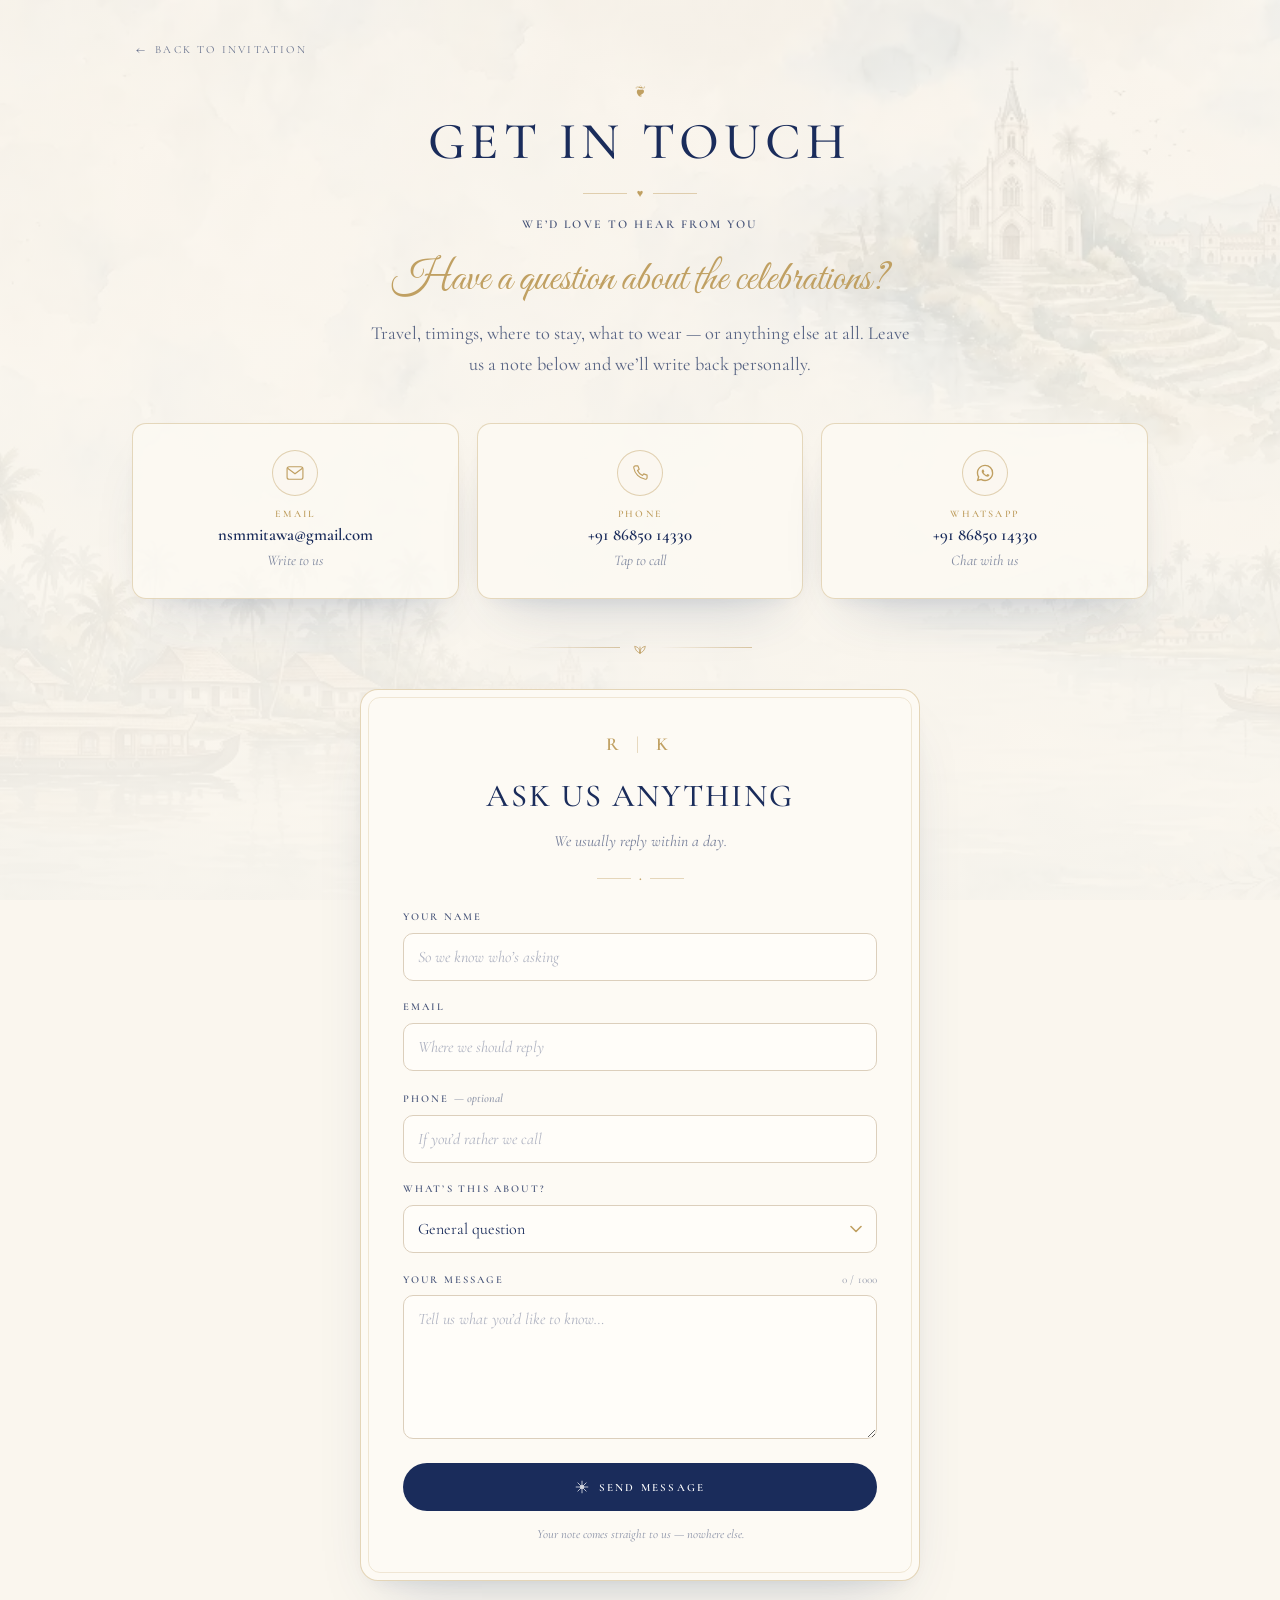
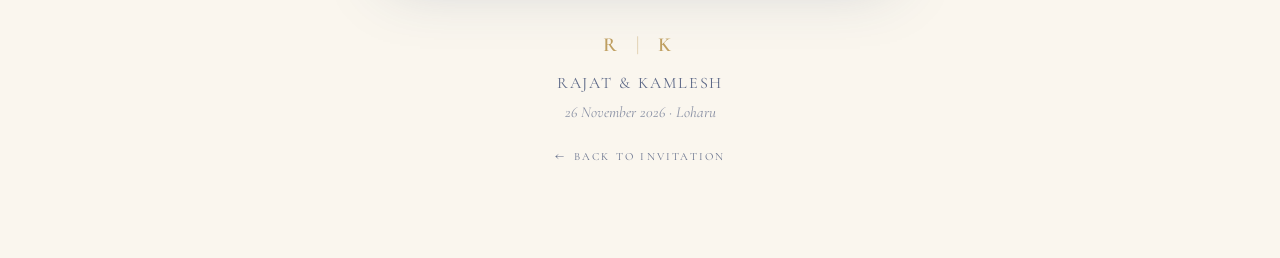
==== contact.html @ 8ebeb018 "Add a Get in Touch page so guests can ask us questions The invitation had no way for a guest to get " ====
<!doctype html>
<html lang="en">
<head>
<meta charset="utf-8">
<meta name="viewport" content="width=device-width, initial-scale=1, viewport-fit=cover">
<meta name="theme-color" content="#faf6ee">
<title>Get in Touch — Rajat &amp; Kamlesh</title>
<meta name="description" content="Have a question about Rajat &amp; Kamlesh's wedding? Send us a message, or reach us directly by email, phone or WhatsApp.">

<meta property="og:type" content="website">
<meta property="og:title" content="Get in Touch — Rajat &amp; Kamlesh">
<meta property="og:description" content="Have a question about the celebrations? Send us a note and we'll write back personally.">
<meta property="og:image" content="/assets/images/monogram-DluBM9hV.webp">
<meta name="twitter:card" content="summary_large_image">

<link rel="preconnect" href="https://fonts.googleapis.com">
<link rel="preconnect" href="https://fonts.gstatic.com" crossorigin>
<link rel="stylesheet" href="https://fonts.googleapis.com/css2?family=Cormorant+Garamond:ital,wght@0,400;0,500;0,600;0,700;1,400&amp;family=Cormorant+SC:wght@400;500;600&amp;family=Great+Vibes&amp;display=swap">
<link rel="stylesheet" href="/assets/css/contact.css">

<!-- Set before paint so reveal elements never flash in and then hide. -->
<script>document.documentElement.classList.add('js');</script>
</head>
<body>

<div class="bg" aria-hidden="true"></div>

<a class="skip-link" href="#contact-form">Skip to the message form</a>

<div class="page">

  <header class="topbar">
    <a class="backlink" href="/">
      <span class="arrow" aria-hidden="true">&#8592;</span> Back to invitation
    </a>
  </header>

  <main>

    <section class="intro">
      <div class="ornament" aria-hidden="true">&#10086;</div>
      <h1>Get in Touch</h1>
      <div class="rule" aria-hidden="true">
        <span class="rule-line"></span>
        <span class="rule-mark">&#9829;</span>
        <span class="rule-line"></span>
      </div>
      <p class="eyebrow">We&rsquo;d love to hear from you</p>
      <p class="script">Have a question about the celebrations?</p>
      <p class="lede">
        Travel, timings, where to stay, what to wear &mdash; or anything else at all.
        Leave us a note below and we&rsquo;ll write back personally.
      </p>
    </section>

    <section class="cards" aria-label="Contact us directly" data-reveal>

      <a class="card" href="mailto:nsmmitawa@gmail.com">
        <span class="card-icon" aria-hidden="true">
          <svg width="20" height="20" viewBox="0 0 24 24" fill="none" stroke="currentColor" stroke-width="1.4" stroke-linecap="round" stroke-linejoin="round">
            <rect x="2.5" y="4.5" width="19" height="15" rx="2.5"></rect>
            <path d="m3.5 6.5 8.5 6.5 8.5-6.5"></path>
          </svg>
        </span>
        <span class="card-body">
          <span class="card-label">Email</span>
          <span class="card-value">nsmmitawa@gmail.com</span>
          <span class="card-hint">Write to us</span>
        </span>
      </a>

      <a class="card" href="tel:+918685014330">
        <span class="card-icon" aria-hidden="true">
          <svg width="20" height="20" viewBox="0 0 24 24" fill="none" stroke="currentColor" stroke-width="1.4" stroke-linecap="round" stroke-linejoin="round">
            <path d="M6.5 3.5h3l1.5 4-2 1.5a12 12 0 0 0 6 6l1.5-2 4 1.5v3a2 2 0 0 1-2.2 2A16.5 16.5 0 0 1 4.5 5.7 2 2 0 0 1 6.5 3.5Z"></path>
          </svg>
        </span>
        <span class="card-body">
          <span class="card-label">Phone</span>
          <span class="card-value">+91 86850 14330</span>
          <span class="card-hint">Tap to call</span>
        </span>
      </a>

      <a class="card" href="https://wa.me/918685014330" target="_blank" rel="noopener noreferrer">
        <span class="card-icon" aria-hidden="true">
          <svg width="20" height="20" viewBox="0 0 24 24" fill="currentColor">
            <path d="M12.04 2C6.58 2 2.13 6.45 2.13 11.91c0 1.75.46 3.45 1.32 4.95L2 22l5.25-1.38a9.87 9.87 0 0 0 4.79 1.22h.01c5.46 0 9.9-4.45 9.9-9.91A9.85 9.85 0 0 0 19.06 4.9 9.82 9.82 0 0 0 12.04 2Zm0 1.67c2.2 0 4.27.86 5.83 2.42a8.18 8.18 0 0 1 2.42 5.82c0 4.55-3.7 8.24-8.25 8.24a8.23 8.23 0 0 1-4.2-1.15l-.3-.18-3.11.82.83-3.04-.2-.31a8.2 8.2 0 0 1-1.26-4.38c0-4.54 3.7-8.24 8.24-8.24Zm-2.6 4.2c-.15 0-.4.06-.6.29-.21.22-.8.78-.8 1.9 0 1.11.82 2.19.93 2.34.12.15 1.6 2.44 3.87 3.42.54.23.96.37 1.29.48.54.17 1.04.15 1.43.09.43-.07 1.34-.55 1.53-1.08.19-.53.19-.98.13-1.08-.05-.09-.2-.15-.43-.26-.22-.12-1.34-.66-1.55-.74-.2-.07-.36-.11-.51.12-.15.22-.58.73-.71.88-.13.15-.26.17-.49.06-.22-.12-.95-.36-1.82-1.13-.67-.6-1.13-1.34-1.26-1.56-.13-.23-.01-.35.1-.46.1-.1.22-.26.34-.4.11-.14.15-.23.22-.39.08-.15.04-.28-.02-.4-.06-.11-.51-1.23-.7-1.69-.18-.44-.37-.38-.51-.39h-.44Z"></path>
          </svg>
        </span>
        <span class="card-body">
          <span class="card-label">WhatsApp</span>
          <span class="card-value">+91 86850 14330</span>
          <span class="card-hint">Chat with us</span>
        </span>
      </a>

    </section>

    <div class="divider" aria-hidden="true">
      <span class="line"></span>
      <svg width="16" height="16" viewBox="0 0 24 24" fill="none" stroke="currentColor" stroke-width="1.2" stroke-linecap="round" stroke-linejoin="round">
        <path d="M12 21c0-6 3-9 8-10-1 6-4 9-8 10Z"></path>
        <path d="M12 21c0-6-3-9-8-10 1 6 4 9 8 10Z"></path>
        <path d="M12 21v-9"></path>
      </svg>
      <span class="line"></span>
    </div>

    <!-- deliberately no data-reveal: the form is the point of the page and
         must never depend on JS or an observer to be visible -->
    <section class="formwrap" id="contact-form">
      <div class="panel">

        <div class="panel-head">
          <span class="monogram">R<span class="bar">&nbsp;|&nbsp;</span>K</span>
          <h2>Ask us anything</h2>
          <p class="panel-sub">We usually reply within a day.</p>
        </div>

        <div class="panel-rule" aria-hidden="true">
          <span></span><span class="dot">&#9670;</span><span></span>
        </div>

        <form id="query-form" novalidate>

          <div class="field">
            <label for="cf-name">Your name</label>
            <input id="cf-name" name="name" type="text" maxlength="60"
                   autocomplete="name" autocapitalize="words" autocorrect="off"
                   spellcheck="false" enterkeyhint="next"
                   placeholder="So we know who&rsquo;s asking"
                   aria-describedby="cf-name-error">
            <p class="field-error" id="cf-name-error" role="alert" hidden></p>
          </div>

          <div class="field">
            <label for="cf-email">Email</label>
            <input id="cf-email" name="email" type="email" maxlength="120"
                   autocomplete="email" inputmode="email" autocapitalize="off"
                   autocorrect="off" spellcheck="false" enterkeyhint="next"
                   placeholder="Where we should reply"
                   aria-describedby="cf-email-error">
            <p class="field-error" id="cf-email-error" role="alert" hidden></p>
          </div>

          <div class="field">
            <label for="cf-phone">Phone <span class="optional">&mdash; optional</span></label>
            <input id="cf-phone" name="phone" type="tel" maxlength="24"
                   autocomplete="tel" inputmode="tel" enterkeyhint="next"
                   placeholder="If you&rsquo;d rather we call">
          </div>

          <div class="field">
            <label for="cf-topic">What&rsquo;s this about?</label>
            <select id="cf-topic" name="topic">
              <option>General question</option>
              <option>Travel &amp; where to stay</option>
              <option>Venue &amp; directions</option>
              <option>Timings &amp; dress code</option>
              <option>Dietary needs</option>
              <option>Gifts &amp; blessings</option>
              <option>Something else</option>
            </select>
          </div>

          <div class="field">
            <div class="label-row">
              <label for="cf-message">Your message</label>
              <span class="counter" id="cf-count" aria-live="polite">0 / 1000</span>
            </div>
            <textarea id="cf-message" name="message" rows="5" maxlength="1000"
                      enterkeyhint="enter"
                      placeholder="Tell us what you&rsquo;d like to know&hellip;"
                      aria-describedby="cf-message-error"></textarea>
            <p class="field-error" id="cf-message-error" role="alert" hidden></p>
          </div>

          <!-- Web3Forms honeypot: real people never see or tab into this. -->
          <label class="botcheck" aria-hidden="true">
            Leave this field empty
            <input type="checkbox" name="botcheck" tabindex="-1" autocomplete="off">
          </label>

          <div class="send-error" id="cf-send-error" role="alert" hidden></div>

          <button class="submit" id="cf-submit" type="submit">
            <svg width="14" height="14" viewBox="0 0 24 24" fill="none" stroke="currentColor"
                 stroke-width="1.5" stroke-linecap="round" stroke-linejoin="round" aria-hidden="true">
              <path d="M12 2v20M2 12h20M4.93 4.93l14.14 14.14M4.93 19.07L19.07 4.93"></path>
              <circle cx="12" cy="12" r="3" fill="currentColor"></circle>
            </svg>
            <span id="cf-submit-label">Send message</span>
          </button>

          <p class="privacy">Your note comes straight to us &mdash; nowhere else.</p>

        </form>

        <div class="thanks" id="cf-thanks" hidden>
          <span class="thanks-mark" aria-hidden="true">
            <svg width="26" height="26" viewBox="0 0 24 24" fill="none" stroke="currentColor" stroke-width="1.3" stroke-linecap="round" stroke-linejoin="round">
              <path d="M4 12.5 9.5 18 20 6.5"></path>
            </svg>
          </span>
          <h2 id="cf-thanks-title">Thank you!</h2>
          <p id="cf-thanks-copy">Your message is on its way. We&rsquo;ll get back to you very soon.</p>
          <button class="thanks-again" id="cf-again" type="button">Ask another question</button>
        </div>

      </div>
    </section>

  </main>

  <footer class="foot">
    <span class="monogram">R<span class="bar">&nbsp;|&nbsp;</span>K</span>
    <p class="foot-names">Rajat &amp; Kamlesh</p>
    <p class="foot-date">26 November 2026 &middot; Loharu</p>
    <a class="backlink" href="/">
      <span class="arrow" aria-hidden="true">&#8592;</span> Back to invitation
    </a>
  </footer>

</div>

<script src="/assets/js/contact.js" defer></script>
</body>
</html>
---- assets/css/contact.css ----
/* ------------------------------------------------------------------
   Contact page — Rajat & Kamlesh
   Standalone stylesheet. Deliberately does NOT depend on
   styles-CjfN3RaD.css: that file is a purged Tailwind build, so any
   utility the original app didn't use simply doesn't exist in it.
   Token values below are copied from that file's :root so the two
   pages stay visually identical.
   ------------------------------------------------------------------ */

:root {
  --background: #faf6ee;
  --paper: #fbf4e8;
  --card: #fdfaf4;
  --primary: #1a2c5b;
  --gold: #c0a062;
  --gold-soft: #dcc188;
  --border: #dccfbc;
  --error: #b3261e;

  --font-display: "Cormorant Garamond", "Cormorant", Georgia, serif;
  --font-script: "Great Vibes", "Pinyon Script", cursive;
  --font-caps: "Cormorant SC", "Trajan Pro", Georgia, serif;

  --shadow-paper: 0 30px 60px -30px rgba(45, 71, 114, .25),
                  0 8px 24px -12px rgba(45, 71, 114, .12);
  --shadow-lift: 0 18px 38px -22px rgba(45, 71, 114, .38),
                 0 4px 12px -6px rgba(45, 71, 114, .16);
}

*,
*::before,
*::after { box-sizing: border-box; }

html {
  -webkit-text-size-adjust: 100%;
  scroll-behavior: smooth;
}

body {
  margin: 0;
  min-height: 100svh;
  overflow-x: hidden;
  background: var(--background);
  color: var(--primary);
  font-family: var(--font-display);
  font-size: 16px;
  line-height: 1.6;
  -webkit-font-smoothing: antialiased;
}

/* Fixed backdrop — same artwork as the RSVP section of the invitation.
   A fixed layer rather than background-attachment, which stutters on iOS. */
.bg {
  position: fixed;
  inset: 0;
  z-index: -1;
  background-image: url("/assets/images/rsvp-bg-I-N3en4m.webp");
  background-size: cover;
  background-position: center;
}
.bg::after {
  content: "";
  position: absolute;
  inset: 0;
  background: linear-gradient(180deg,
    rgba(250, 246, 238, .82) 0%,
    rgba(250, 246, 238, .90) 45%,
    rgba(250, 246, 238, .96) 100%);
}

@media (min-width: 768px) {
  .bg { background-image: url("/assets/images/rsvp-bg-desktop-DWfTKjol.webp"); }
}

/* ---------- layout ---------- */

.page {
  width: 100%;
  max-width: 1080px;
  margin: 0 auto;
  padding-inline: 20px;
  padding-block: 20px 56px;
}

@media (min-width: 768px) {
  .page { padding-inline: 32px; padding-block: 28px 80px; }
}

.skip-link {
  position: absolute;
  left: -9999px;
  top: 0;
  z-index: 10;
  background: var(--primary);
  color: #fff;
  padding: 10px 16px;
  border-radius: 999px;
  font-family: var(--font-caps);
  font-size: 12px;
  letter-spacing: .18em;
  text-transform: uppercase;
  text-decoration: none;
}
.skip-link:focus { left: 16px; top: 16px; }

/* ---------- back link ---------- */

.topbar { display: flex; }

.backlink {
  display: inline-flex;
  align-items: center;
  gap: 8px;
  min-height: 44px;
  padding: 8px 4px;
  color: rgba(26, 44, 91, .65);
  font-family: var(--font-caps);
  font-size: 11px;
  letter-spacing: .2em;
  text-transform: uppercase;
  text-decoration: none;
  transition: color .25s ease;
}
.backlink:hover { color: var(--gold); }
.backlink .arrow { transition: transform .25s ease; font-size: 14px; }
.backlink:hover .arrow { transform: translateX(-3px); }

/* ---------- header ---------- */

.intro {
  text-align: center;
  margin-top: 12px;
}

.ornament {
  color: var(--gold);
  font-size: 15px;
  line-height: 1;
  user-select: none;
}

.intro h1 {
  margin: 14px 0 0;
  font-family: var(--font-display);
  font-weight: 500;
  font-size: clamp(2rem, 8vw, 3.25rem);
  line-height: 1.1;
  letter-spacing: .1em;
  text-transform: uppercase;
  color: var(--primary);
}

.rule {
  margin-top: 18px;
  display: flex;
  align-items: center;
  justify-content: center;
  gap: 10px;
}
.rule-line {
  display: block;
  height: 1px;
  width: 44px;
  background: rgba(192, 160, 98, .45);
}
.rule-mark {
  color: var(--gold);
  font-size: 11px;
  line-height: 1;
}

.eyebrow {
  margin: 16px 0 0;
  font-family: var(--font-caps);
  font-size: 12px;
  font-weight: 600;
  letter-spacing: .18em;
  text-transform: uppercase;
  color: rgba(26, 44, 91, .8);
}

.script {
  margin: 20px 0 0;
  font-family: var(--font-script);
  font-size: clamp(1.75rem, 7vw, 2.6rem);
  line-height: 1.25;
  color: var(--gold);
}

.lede {
  margin: 12px auto 0;
  max-width: 34rem;
  font-size: clamp(1rem, 3.6vw, 1.15rem);
  line-height: 1.65;
  color: rgba(26, 44, 91, .72);
}

/* ---------- contact cards ---------- */

.cards {
  margin-top: 36px;
  display: grid;
  gap: 14px;
  grid-template-columns: 1fr;
}

@media (min-width: 720px) {
  .cards {
    margin-top: 44px;
    gap: 18px;
    grid-template-columns: repeat(3, 1fr);
  }
}

.card {
  display: flex;
  align-items: center;
  gap: 14px;
  min-height: 84px;
  padding: 16px 18px;
  border: 1px solid rgba(192, 160, 98, .38);
  border-radius: 14px;
  background: rgba(253, 250, 244, .78);
  backdrop-filter: blur(6px);
  -webkit-backdrop-filter: blur(6px);
  box-shadow: var(--shadow-paper);
  text-decoration: none;
  color: inherit;
  transition: transform .25s ease, box-shadow .25s ease, border-color .25s ease;
}

@media (min-width: 720px) {
  .card {
    flex-direction: column;
    justify-content: center;
    text-align: center;
    gap: 10px;
    min-height: 168px;
    padding: 26px 18px;
  }
}

.card:hover {
  transform: translateY(-3px);
  border-color: rgba(192, 160, 98, .75);
  box-shadow: var(--shadow-lift);
}

.card-icon {
  flex: 0 0 auto;
  display: grid;
  place-items: center;
  width: 46px;
  height: 46px;
  border: 1px solid rgba(192, 160, 98, .45);
  border-radius: 50%;
  color: var(--gold);
  background: rgba(250, 246, 238, .7);
}
.card-icon svg { display: block; }

.card-body { min-width: 0; }

/* the card's three lines are <span>s, so they need making block */
.card-label,
.card-value,
.card-hint { display: block; }

.card-label {
  font-family: var(--font-caps);
  font-size: 10px;
  font-weight: 600;
  letter-spacing: .22em;
  text-transform: uppercase;
  color: var(--gold);
}

.card-value {
  margin-top: 2px;
  font-size: 1.05rem;
  font-weight: 600;
  line-height: 1.35;
  color: var(--primary);
  /* long email must never push the page sideways on a 320px phone */
  overflow-wrap: anywhere;
}

.card-hint {
  margin-top: 2px;
  font-size: .92rem;
  font-style: italic;
  color: rgba(26, 44, 91, .55);
}

/* ---------- ornamental divider ---------- */

.divider {
  margin: 40px auto 0;
  display: flex;
  align-items: center;
  justify-content: center;
  gap: 12px;
  color: var(--gold);
}
.divider .line {
  display: block;
  height: 1px;
  width: min(92px, 22vw);
  background: linear-gradient(90deg, rgba(192, 160, 98, 0), rgba(192, 160, 98, .55));
}
.divider .line + .line { background: linear-gradient(90deg, rgba(192, 160, 98, .55), rgba(192, 160, 98, 0)); }

/* ---------- form panel ---------- */

.formwrap {
  margin: 34px auto 0;
  max-width: 560px;
}

.panel {
  position: relative;
  padding: 30px 20px 28px;
  border: 1px solid rgba(192, 160, 98, .42);
  border-radius: 18px;
  background: var(--card);
  box-shadow: var(--shadow-paper);
}

@media (min-width: 640px) {
  .panel { padding: 40px 42px 36px; }
}

/* inner hairline — the double-frame look of printed stationery */
.panel::before {
  content: "";
  position: absolute;
  inset: 7px;
  border: 1px solid rgba(192, 160, 98, .22);
  border-radius: 12px;
  pointer-events: none;
}

.panel-head { text-align: center; }

.monogram {
  font-family: var(--font-display);
  font-size: 1.15rem;
  font-weight: 600;
  letter-spacing: .3em;
  color: var(--gold);
}
.monogram .bar {
  color: rgba(192, 160, 98, .5);
  font-weight: 400;
  padding: 0 2px;
}

.panel-head h2 {
  margin: 10px 0 0;
  font-family: var(--font-display);
  font-weight: 500;
  font-size: clamp(1.5rem, 5.5vw, 2rem);
  letter-spacing: .06em;
  text-transform: uppercase;
  color: var(--primary);
}

.panel-sub {
  margin: 8px 0 0;
  font-size: .98rem;
  font-style: italic;
  color: rgba(26, 44, 91, .6);
}

.panel-rule {
  margin: 20px auto 26px;
  display: flex;
  align-items: center;
  justify-content: center;
  gap: 8px;
}
.panel-rule span:first-child,
.panel-rule span:last-child {
  height: 1px;
  width: 34px;
  background: rgba(192, 160, 98, .4);
}
.panel-rule .dot { color: var(--gold); font-size: 9px; line-height: 1; }

/* ---------- fields ---------- */

.field + .field { margin-top: 18px; }

.label-row {
  display: flex;
  align-items: baseline;
  justify-content: space-between;
  gap: 12px;
}

label {
  display: block;
  font-family: var(--font-caps);
  font-size: 10.5px;
  font-weight: 600;
  letter-spacing: .2em;
  text-transform: uppercase;
  color: rgba(26, 44, 91, .8);
}

.optional {
  font-family: var(--font-display);
  font-size: 12px;
  font-style: italic;
  letter-spacing: 0;
  text-transform: none;
  color: rgba(26, 44, 91, .45);
}

.counter {
  font-size: 11px;
  font-variant-numeric: tabular-nums;
  color: rgba(26, 44, 91, .45);
}

input[type="text"],
input[type="email"],
input[type="tel"],
select,
textarea {
  display: block;
  width: 100%;
  margin-top: 7px;
  padding: 11px 14px;
  border: 1px solid var(--border);
  border-radius: 10px;
  background: #fffdf9;
  color: var(--primary);
  font-family: var(--font-display);
  /* 16px is deliberate: anything smaller makes iOS Safari zoom on focus */
  font-size: 16px;
  line-height: 1.5;
  transition: border-color .2s ease, box-shadow .2s ease;
  appearance: none;
  -webkit-appearance: none;
}

textarea {
  min-height: 132px;
  resize: vertical;
}

input::placeholder,
textarea::placeholder {
  color: rgba(26, 44, 91, .35);
  font-style: italic;
}

input:hover,
select:hover,
textarea:hover { border-color: rgba(192, 160, 98, .6); }

input:focus,
select:focus,
textarea:focus {
  outline: none;
  border-color: var(--gold);
  box-shadow: 0 0 0 3px rgba(192, 160, 98, .18);
}

input:focus-visible,
select:focus-visible,
textarea:focus-visible {
  outline: 2px solid var(--gold);
  outline-offset: 1px;
}

select {
  padding-right: 40px;
  background-image: url("data:image/svg+xml;charset=utf-8,%3Csvg xmlns='http://www.w3.org/2000/svg' width='12' height='8' viewBox='0 0 12 8' fill='none' stroke='%23c0a062' stroke-width='1.6' stroke-linecap='round' stroke-linejoin='round'%3E%3Cpath d='M1 1.5 6 6.5 11 1.5'/%3E%3C/svg%3E");
  background-repeat: no-repeat;
  background-position: right 14px center;
  cursor: pointer;
}

/* invalid state */
input[aria-invalid="true"],
textarea[aria-invalid="true"] {
  border-color: var(--error);
  background: rgba(179, 38, 30, .03);
}
input[aria-invalid="true"]:focus,
textarea[aria-invalid="true"]:focus {
  box-shadow: 0 0 0 3px rgba(179, 38, 30, .14);
}

.field-error {
  margin: 6px 0 0;
  font-size: 12.5px;
  line-height: 1.35;
  color: var(--error);
}

/* Web3Forms honeypot — must stay out of sight and out of the tab order */
.botcheck {
  position: absolute !important;
  width: 1px;
  height: 1px;
  overflow: hidden;
  clip: rect(0 0 0 0);
  white-space: nowrap;
}

/* ---------- send error banner ---------- */

.send-error {
  margin-top: 20px;
  padding: 10px 14px;
  border: 1px solid rgba(179, 38, 30, .4);
  border-radius: 10px;
  background: rgba(179, 38, 30, .05);
  color: var(--error);
  font-size: 13px;
  line-height: 1.45;
  text-align: center;
}
.send-error a { color: var(--error); font-weight: 600; }

/* ---------- submit ---------- */

.submit {
  display: flex;
  align-items: center;
  justify-content: center;
  gap: 10px;
  width: 100%;
  min-height: 48px;
  margin-top: 24px;
  padding: 13px 20px;
  border: 0;
  border-radius: 999px;
  background: var(--primary);
  color: #fff;
  font-family: var(--font-caps);
  font-size: 11px;
  font-weight: 600;
  letter-spacing: .2em;
  text-transform: uppercase;
  cursor: pointer;
  transition: background .25s ease, transform .2s ease, box-shadow .25s ease;
}
.submit:hover:not(:disabled) {
  background: rgba(26, 44, 91, .9);
  transform: translateY(-1px);
  box-shadow: var(--shadow-lift);
}
.submit:disabled { opacity: .6; cursor: not-allowed; }
.submit:focus-visible { outline: 2px solid var(--gold); outline-offset: 3px; }
.submit svg { opacity: .8; }
.submit[aria-busy="true"] svg { animation: spin 1s linear infinite; }

@keyframes spin { to { transform: rotate(360deg); } }

.privacy {
  margin: 14px 0 0;
  font-size: 12.5px;
  font-style: italic;
  line-height: 1.45;
  text-align: center;
  color: rgba(26, 44, 91, .5);
}

/* ---------- thank-you state ---------- */

.thanks {
  text-align: center;
  padding: 18px 0 8px;
}
.thanks-mark {
  display: grid;
  place-items: center;
  width: 58px;
  height: 58px;
  margin: 0 auto;
  border: 1px solid rgba(192, 160, 98, .45);
  border-radius: 50%;
  color: var(--gold);
}
.thanks h2 {
  margin: 18px 0 0;
  font-family: var(--font-script);
  font-weight: 400;
  font-size: clamp(2rem, 8vw, 2.75rem);
  line-height: 1.2;
  color: var(--gold);
  overflow-wrap: anywhere;
}
.thanks p {
  margin: 10px auto 0;
  max-width: 24rem;
  font-size: 1.02rem;
  font-style: italic;
  color: rgba(26, 44, 91, .7);
}
.thanks-again {
  display: inline-block;
  margin-top: 22px;
  padding: 10px 6px;
  border: 0;
  background: none;
  color: var(--primary);
  font-family: var(--font-caps);
  font-size: 10.5px;
  font-weight: 600;
  letter-spacing: .2em;
  text-transform: uppercase;
  text-decoration: underline;
  text-underline-offset: 5px;
  cursor: pointer;
}
.thanks-again:hover { color: var(--gold); }
.thanks-again:focus-visible { outline: 2px solid var(--gold); outline-offset: 3px; }

/* ---------- footer ---------- */

.foot {
  margin-top: 48px;
  text-align: center;
}
.foot .monogram { font-size: 1.25rem; }
.foot-names {
  margin: 10px 0 0;
  font-family: var(--font-display);
  font-size: 1rem;
  letter-spacing: .12em;
  text-transform: uppercase;
  color: rgba(26, 44, 91, .7);
}
.foot-date {
  margin: 4px 0 0;
  font-size: .95rem;
  font-style: italic;
  color: rgba(26, 44, 91, .5);
}
.foot .backlink { margin-top: 10px; }

/* ---------- reveal on scroll ---------- */

.js [data-reveal] {
  opacity: 0;
  transform: translateY(24px);
  transition: opacity .9s ease-out, transform .9s ease-out;
  will-change: opacity, transform;
}
.js [data-reveal].is-visible {
  opacity: 1;
  transform: none;
}

@media (prefers-reduced-motion: reduce) {
  html { scroll-behavior: auto; }
  *,
  *::before,
  *::after {
    animation-duration: .001ms !important;
    animation-iteration-count: 1 !important;
    transition-duration: .001ms !important;
  }
  .js [data-reveal] { opacity: 1; transform: none; }
}
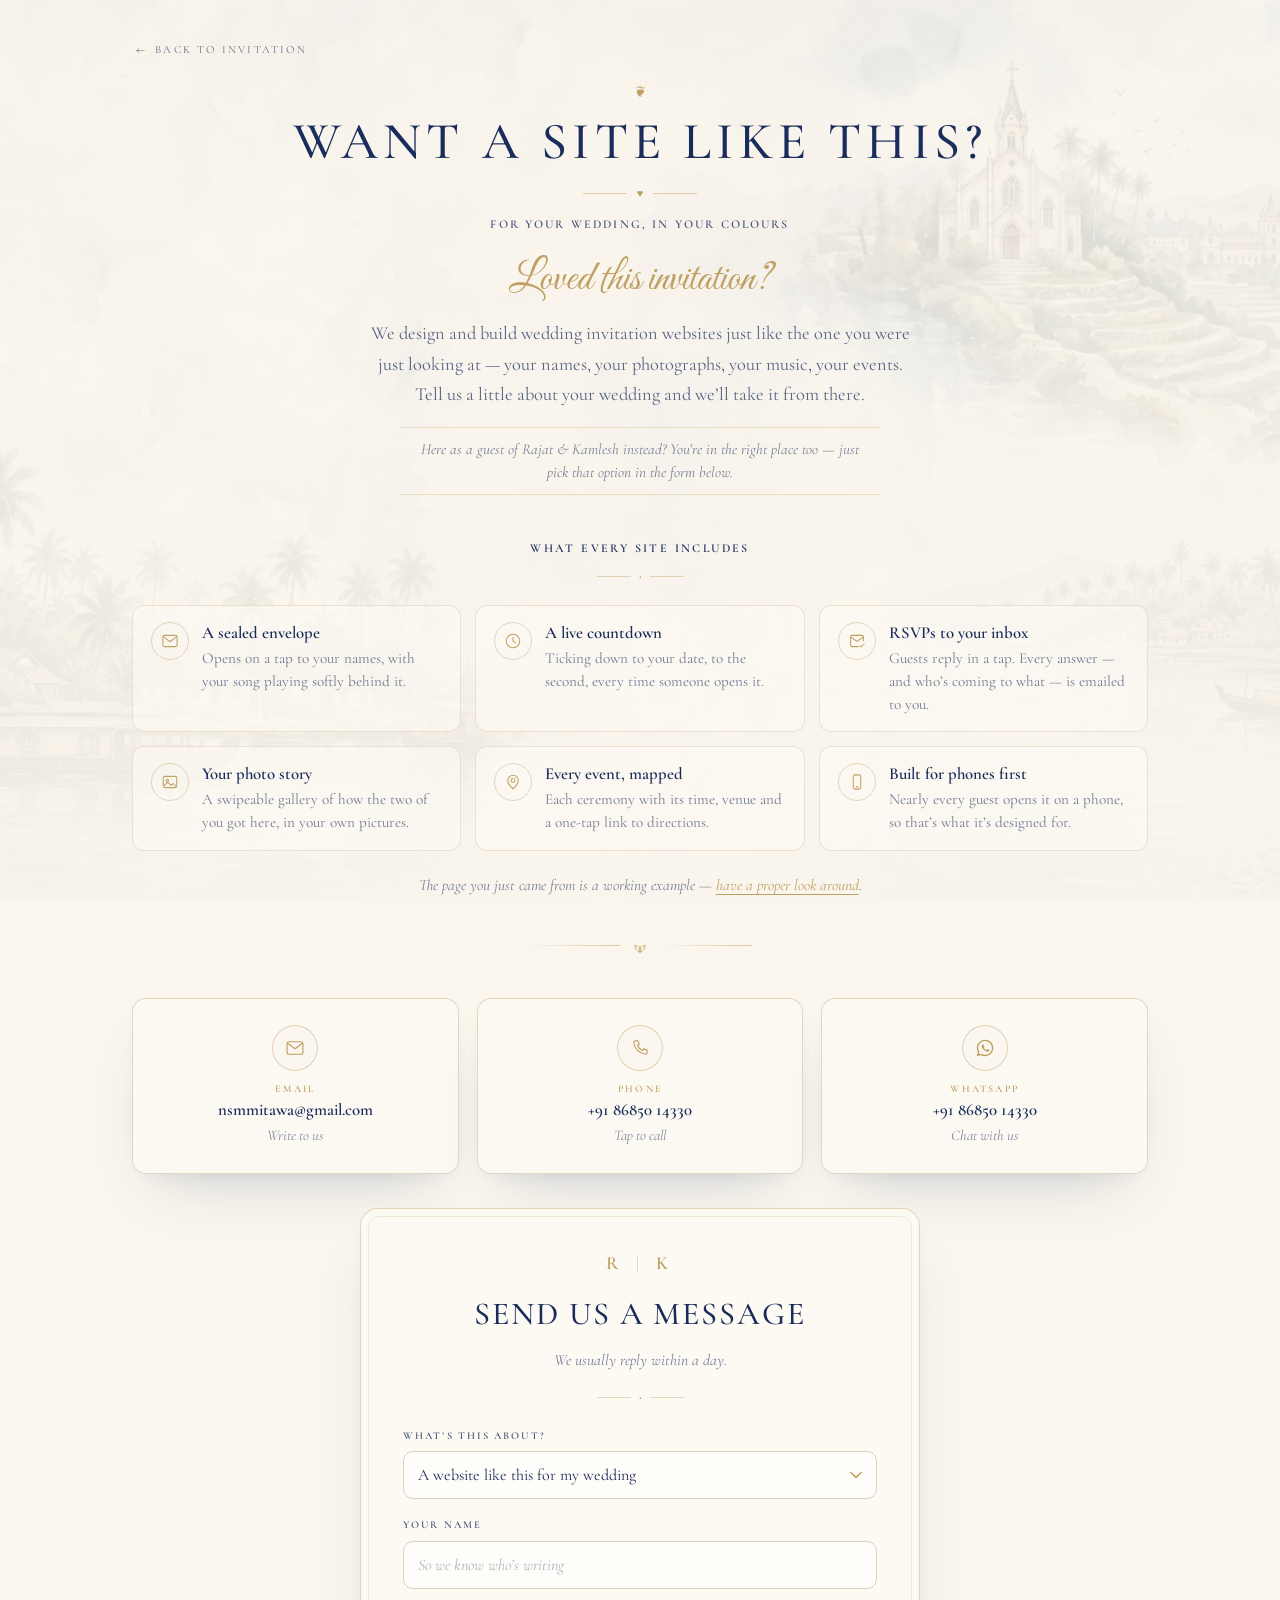
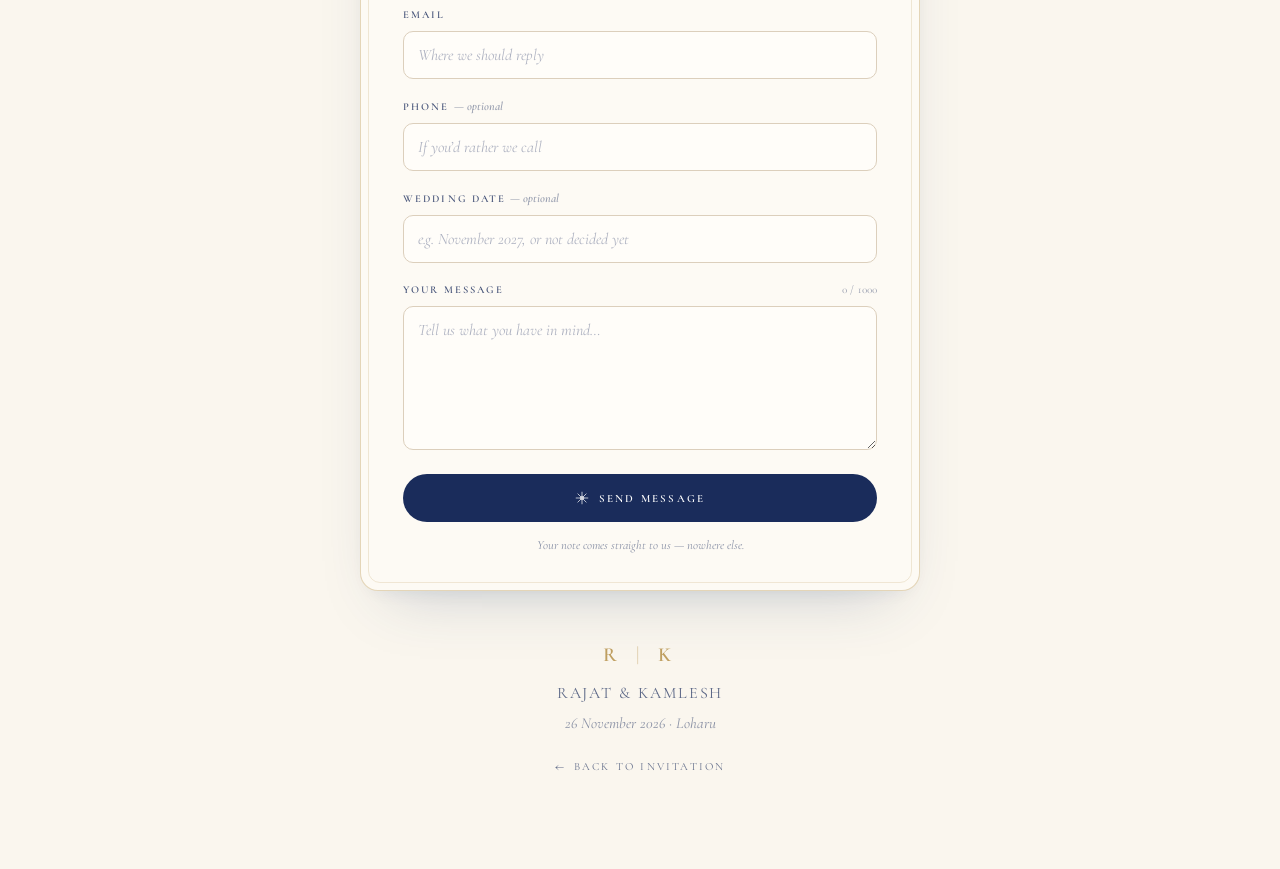
==== commit f5ff8468: "Repurpose the contact page as a "Want a site like this?" enquiry page The page was written for weddi" ====
--- a/contact.html
+++ b/contact.html
@@ -4,12 +4,12 @@
 <meta charset="utf-8">
 <meta name="viewport" content="width=device-width, initial-scale=1, viewport-fit=cover">
 <meta name="theme-color" content="#faf6ee">
-<title>Get in Touch — Rajat &amp; Kamlesh</title>
-<meta name="description" content="Have a question about Rajat &amp; Kamlesh's wedding? Send us a message, or reach us directly by email, phone or WhatsApp.">
+<title>Want a Site Like This? — Rajat &amp; Kamlesh</title>
+<meta name="description" content="Loved this wedding invitation website? We design and build them — countdown, RSVP, your photos, your music. Tell us about your wedding and we'll take it from there.">
 
 <meta property="og:type" content="website">
-<meta property="og:title" content="Get in Touch — Rajat &amp; Kamlesh">
-<meta property="og:description" content="Have a question about the celebrations? Send us a note and we'll write back personally.">
+<meta property="og:title" content="Want a Wedding Invitation Website Like This?">
+<meta property="og:description" content="We design and build wedding invitation websites — countdown, RSVP, your photo story, your music. Get in touch.">
 <meta property="og:image" content="/assets/images/monogram-DluBM9hV.webp">
 <meta name="twitter:card" content="summary_large_image">
 
@@ -25,7 +25,7 @@
 
 <div class="bg" aria-hidden="true"></div>
 
-<a class="skip-link" href="#contact-form">Skip to the message form</a>
+<a class="skip-link" href="#contact-form">Skip to the enquiry form</a>
 
 <div class="page">
 
@@ -39,62 +39,120 @@
 
     <section class="intro">
       <div class="ornament" aria-hidden="true">&#10086;</div>
-      <h1>Get in Touch</h1>
+      <h1>Want a Site Like This?</h1>
       <div class="rule" aria-hidden="true">
         <span class="rule-line"></span>
         <span class="rule-mark">&#9829;</span>
         <span class="rule-line"></span>
       </div>
-      <p class="eyebrow">We&rsquo;d love to hear from you</p>
-      <p class="script">Have a question about the celebrations?</p>
+      <p class="eyebrow">For your wedding, in your colours</p>
+      <p class="script">Loved this invitation?</p>
       <p class="lede">
-        Travel, timings, where to stay, what to wear &mdash; or anything else at all.
-        Leave us a note below and we&rsquo;ll write back personally.
+        We design and build wedding invitation websites just like the one you
+        were just looking at &mdash; your names, your photographs, your music,
+        your events. Tell us a little about your wedding and we&rsquo;ll take
+        it from there.
+      </p>
+      <p class="aside">
+        Here as a guest of Rajat &amp; Kamlesh instead? You&rsquo;re in the right
+        place too &mdash; just pick that option in the form below.
       </p>
     </section>
 
-    <section class="cards" aria-label="Contact us directly" data-reveal>
-
-      <a class="card" href="mailto:nsmmitawa@gmail.com">
-        <span class="card-icon" aria-hidden="true">
-          <svg width="20" height="20" viewBox="0 0 24 24" fill="none" stroke="currentColor" stroke-width="1.4" stroke-linecap="round" stroke-linejoin="round">
-            <rect x="2.5" y="4.5" width="19" height="15" rx="2.5"></rect>
-            <path d="m3.5 6.5 8.5 6.5 8.5-6.5"></path>
-          </svg>
-        </span>
-        <span class="card-body">
-          <span class="card-label">Email</span>
-          <span class="card-value">nsmmitawa@gmail.com</span>
-          <span class="card-hint">Write to us</span>
-        </span>
-      </a>
-
-      <a class="card" href="tel:+918685014330">
-        <span class="card-icon" aria-hidden="true">
-          <svg width="20" height="20" viewBox="0 0 24 24" fill="none" stroke="currentColor" stroke-width="1.4" stroke-linecap="round" stroke-linejoin="round">
-            <path d="M6.5 3.5h3l1.5 4-2 1.5a12 12 0 0 0 6 6l1.5-2 4 1.5v3a2 2 0 0 1-2.2 2A16.5 16.5 0 0 1 4.5 5.7 2 2 0 0 1 6.5 3.5Z"></path>
-          </svg>
-        </span>
-        <span class="card-body">
-          <span class="card-label">Phone</span>
-          <span class="card-value">+91 86850 14330</span>
-          <span class="card-hint">Tap to call</span>
-        </span>
-      </a>
-
-      <a class="card" href="https://wa.me/918685014330" target="_blank" rel="noopener noreferrer">
-        <span class="card-icon" aria-hidden="true">
-          <svg width="20" height="20" viewBox="0 0 24 24" fill="currentColor">
-            <path d="M12.04 2C6.58 2 2.13 6.45 2.13 11.91c0 1.75.46 3.45 1.32 4.95L2 22l5.25-1.38a9.87 9.87 0 0 0 4.79 1.22h.01c5.46 0 9.9-4.45 9.9-9.91A9.85 9.85 0 0 0 19.06 4.9 9.82 9.82 0 0 0 12.04 2Zm0 1.67c2.2 0 4.27.86 5.83 2.42a8.18 8.18 0 0 1 2.42 5.82c0 4.55-3.7 8.24-8.25 8.24a8.23 8.23 0 0 1-4.2-1.15l-.3-.18-3.11.82.83-3.04-.2-.31a8.2 8.2 0 0 1-1.26-4.38c0-4.54 3.7-8.24 8.24-8.24Zm-2.6 4.2c-.15 0-.4.06-.6.29-.21.22-.8.78-.8 1.9 0 1.11.82 2.19.93 2.34.12.15 1.6 2.44 3.87 3.42.54.23.96.37 1.29.48.54.17 1.04.15 1.43.09.43-.07 1.34-.55 1.53-1.08.19-.53.19-.98.13-1.08-.05-.09-.2-.15-.43-.26-.22-.12-1.34-.66-1.55-.74-.2-.07-.36-.11-.51.12-.15.22-.58.73-.71.88-.13.15-.26.17-.49.06-.22-.12-.95-.36-1.82-1.13-.67-.6-1.13-1.34-1.26-1.56-.13-.23-.01-.35.1-.46.1-.1.22-.26.34-.4.11-.14.15-.23.22-.39.08-.15.04-.28-.02-.4-.06-.11-.51-1.23-.7-1.69-.18-.44-.37-.38-.51-.39h-.44Z"></path>
-          </svg>
-        </span>
-        <span class="card-body">
-          <span class="card-label">WhatsApp</span>
-          <span class="card-value">+91 86850 14330</span>
-          <span class="card-hint">Chat with us</span>
-        </span>
-      </a>
-
+    <section class="features" aria-labelledby="features-title" data-reveal>
+      <p class="section-caps" id="features-title">What every site includes</p>
+      <div class="panel-rule" aria-hidden="true">
+        <span></span><span class="dot">&#9670;</span><span></span>
+      </div>
+
+      <div class="feature-grid">
+
+        <div class="feature">
+          <span class="feature-icon" aria-hidden="true">
+            <svg width="18" height="18" viewBox="0 0 24 24" fill="none" stroke="currentColor" stroke-width="1.4" stroke-linecap="round" stroke-linejoin="round">
+              <rect x="2.5" y="4.5" width="19" height="15" rx="2.5"></rect>
+              <path d="m3.5 6.5 8.5 6.5 8.5-6.5"></path>
+            </svg>
+          </span>
+          <span class="feature-body">
+            <span class="feature-title">A sealed envelope</span>
+            <span class="feature-text">Opens on a tap to your names, with your song playing softly behind it.</span>
+          </span>
+        </div>
+
+        <div class="feature">
+          <span class="feature-icon" aria-hidden="true">
+            <svg width="18" height="18" viewBox="0 0 24 24" fill="none" stroke="currentColor" stroke-width="1.4" stroke-linecap="round" stroke-linejoin="round">
+              <circle cx="12" cy="12" r="9"></circle>
+              <path d="M12 7v5.5l3.5 2"></path>
+            </svg>
+          </span>
+          <span class="feature-body">
+            <span class="feature-title">A live countdown</span>
+            <span class="feature-text">Ticking down to your date, to the second, every time someone opens it.</span>
+          </span>
+        </div>
+
+        <div class="feature">
+          <span class="feature-icon" aria-hidden="true">
+            <svg width="18" height="18" viewBox="0 0 24 24" fill="none" stroke="currentColor" stroke-width="1.4" stroke-linecap="round" stroke-linejoin="round">
+              <path d="M20.5 11.5V6.5a2 2 0 0 0-2-2h-13a2 2 0 0 0-2 2v11a2 2 0 0 0 2 2h8"></path>
+              <path d="m4 7 8 5.5L20 7"></path>
+              <path d="m15.5 18 2 2 4-4"></path>
+            </svg>
+          </span>
+          <span class="feature-body">
+            <span class="feature-title">RSVPs to your inbox</span>
+            <span class="feature-text">Guests reply in a tap. Every answer &mdash; and who&rsquo;s coming to what &mdash; is emailed to you.</span>
+          </span>
+        </div>
+
+        <div class="feature">
+          <span class="feature-icon" aria-hidden="true">
+            <svg width="18" height="18" viewBox="0 0 24 24" fill="none" stroke="currentColor" stroke-width="1.4" stroke-linecap="round" stroke-linejoin="round">
+              <rect x="3" y="4.5" width="18" height="15" rx="2.5"></rect>
+              <circle cx="8.5" cy="10" r="1.6"></circle>
+              <path d="m4 17 5-4.5 4.5 4 3-2.5L20 18"></path>
+            </svg>
+          </span>
+          <span class="feature-body">
+            <span class="feature-title">Your photo story</span>
+            <span class="feature-text">A swipeable gallery of how the two of you got here, in your own pictures.</span>
+          </span>
+        </div>
+
+        <div class="feature">
+          <span class="feature-icon" aria-hidden="true">
+            <svg width="18" height="18" viewBox="0 0 24 24" fill="none" stroke="currentColor" stroke-width="1.4" stroke-linecap="round" stroke-linejoin="round">
+              <path d="M12 21s7-5.7 7-11a7 7 0 1 0-14 0c0 5.3 7 11 7 11Z"></path>
+              <circle cx="12" cy="10" r="2.6"></circle>
+            </svg>
+          </span>
+          <span class="feature-body">
+            <span class="feature-title">Every event, mapped</span>
+            <span class="feature-text">Each ceremony with its time, venue and a one-tap link to directions.</span>
+          </span>
+        </div>
+
+        <div class="feature">
+          <span class="feature-icon" aria-hidden="true">
+            <svg width="18" height="18" viewBox="0 0 24 24" fill="none" stroke="currentColor" stroke-width="1.4" stroke-linecap="round" stroke-linejoin="round">
+              <rect x="7" y="2.5" width="10" height="19" rx="2.5"></rect>
+              <path d="M11 18.5h2"></path>
+            </svg>
+          </span>
+          <span class="feature-body">
+            <span class="feature-title">Built for phones first</span>
+            <span class="feature-text">Nearly every guest opens it on a phone, so that&rsquo;s what it&rsquo;s designed for.</span>
+          </span>
+        </div>
+
+      </div>
+
+      <p class="features-foot">
+        The page you just came from is a working example &mdash;
+        <a href="/">have a proper look around</a>.
+      </p>
     </section>
 
     <div class="divider" aria-hidden="true">
@@ -107,6 +165,50 @@
       <span class="line"></span>
     </div>
 
+    <section class="cards" aria-label="Contact us directly" data-reveal>
+
+      <a class="card" href="mailto:nsmmitawa@gmail.com">
+        <span class="card-icon" aria-hidden="true">
+          <svg width="20" height="20" viewBox="0 0 24 24" fill="none" stroke="currentColor" stroke-width="1.4" stroke-linecap="round" stroke-linejoin="round">
+            <rect x="2.5" y="4.5" width="19" height="15" rx="2.5"></rect>
+            <path d="m3.5 6.5 8.5 6.5 8.5-6.5"></path>
+          </svg>
+        </span>
+        <span class="card-body">
+          <span class="card-label">Email</span>
+          <span class="card-value">nsmmitawa@gmail.com</span>
+          <span class="card-hint">Write to us</span>
+        </span>
+      </a>
+
+      <a class="card" href="tel:+918685014330">
+        <span class="card-icon" aria-hidden="true">
+          <svg width="20" height="20" viewBox="0 0 24 24" fill="none" stroke="currentColor" stroke-width="1.4" stroke-linecap="round" stroke-linejoin="round">
+            <path d="M6.5 3.5h3l1.5 4-2 1.5a12 12 0 0 0 6 6l1.5-2 4 1.5v3a2 2 0 0 1-2.2 2A16.5 16.5 0 0 1 4.5 5.7 2 2 0 0 1 6.5 3.5Z"></path>
+          </svg>
+        </span>
+        <span class="card-body">
+          <span class="card-label">Phone</span>
+          <span class="card-value">+91 86850 14330</span>
+          <span class="card-hint">Tap to call</span>
+        </span>
+      </a>
+
+      <a class="card" href="https://wa.me/918685014330" target="_blank" rel="noopener noreferrer">
+        <span class="card-icon" aria-hidden="true">
+          <svg width="20" height="20" viewBox="0 0 24 24" fill="currentColor">
+            <path d="M12.04 2C6.58 2 2.13 6.45 2.13 11.91c0 1.75.46 3.45 1.32 4.95L2 22l5.25-1.38a9.87 9.87 0 0 0 4.79 1.22h.01c5.46 0 9.9-4.45 9.9-9.91A9.85 9.85 0 0 0 19.06 4.9 9.82 9.82 0 0 0 12.04 2Zm0 1.67c2.2 0 4.27.86 5.83 2.42a8.18 8.18 0 0 1 2.42 5.82c0 4.55-3.7 8.24-8.25 8.24a8.23 8.23 0 0 1-4.2-1.15l-.3-.18-3.11.82.83-3.04-.2-.31a8.2 8.2 0 0 1-1.26-4.38c0-4.54 3.7-8.24 8.24-8.24Zm-2.6 4.2c-.15 0-.4.06-.6.29-.21.22-.8.78-.8 1.9 0 1.11.82 2.19.93 2.34.12.15 1.6 2.44 3.87 3.42.54.23.96.37 1.29.48.54.17 1.04.15 1.43.09.43-.07 1.34-.55 1.53-1.08.19-.53.19-.98.13-1.08-.05-.09-.2-.15-.43-.26-.22-.12-1.34-.66-1.55-.74-.2-.07-.36-.11-.51.12-.15.22-.58.73-.71.88-.13.15-.26.17-.49.06-.22-.12-.95-.36-1.82-1.13-.67-.6-1.13-1.34-1.26-1.56-.13-.23-.01-.35.1-.46.1-.1.22-.26.34-.4.11-.14.15-.23.22-.39.08-.15.04-.28-.02-.4-.06-.11-.51-1.23-.7-1.69-.18-.44-.37-.38-.51-.39h-.44Z"></path>
+          </svg>
+        </span>
+        <span class="card-body">
+          <span class="card-label">WhatsApp</span>
+          <span class="card-value">+91 86850 14330</span>
+          <span class="card-hint">Chat with us</span>
+        </span>
+      </a>
+
+    </section>
+
     <!-- deliberately no data-reveal: the form is the point of the page and
          must never depend on JS or an observer to be visible -->
     <section class="formwrap" id="contact-form">
@@ -114,7 +216,7 @@
 
         <div class="panel-head">
           <span class="monogram">R<span class="bar">&nbsp;|&nbsp;</span>K</span>
-          <h2>Ask us anything</h2>
+          <h2>Send us a message</h2>
           <p class="panel-sub">We usually reply within a day.</p>
         </div>
 
@@ -123,13 +225,24 @@
         </div>
 
         <form id="query-form" novalidate>
+
+          <div class="field">
+            <label for="cf-topic">What&rsquo;s this about?</label>
+            <select id="cf-topic" name="topic">
+              <option>A website like this for my wedding</option>
+              <option>Pricing and what&rsquo;s possible</option>
+              <option>An event site &mdash; engagement, reception or party</option>
+              <option>A guest question about Rajat &amp; Kamlesh&rsquo;s wedding</option>
+              <option>Something else</option>
+            </select>
+          </div>
 
           <div class="field">
             <label for="cf-name">Your name</label>
             <input id="cf-name" name="name" type="text" maxlength="60"
                    autocomplete="name" autocapitalize="words" autocorrect="off"
                    spellcheck="false" enterkeyhint="next"
-                   placeholder="So we know who&rsquo;s asking"
+                   placeholder="So we know who&rsquo;s writing"
                    aria-describedby="cf-name-error">
             <p class="field-error" id="cf-name-error" role="alert" hidden></p>
           </div>
@@ -151,17 +264,12 @@
                    placeholder="If you&rsquo;d rather we call">
           </div>
 
-          <div class="field">
-            <label for="cf-topic">What&rsquo;s this about?</label>
-            <select id="cf-topic" name="topic">
-              <option>General question</option>
-              <option>Travel &amp; where to stay</option>
-              <option>Venue &amp; directions</option>
-              <option>Timings &amp; dress code</option>
-              <option>Dietary needs</option>
-              <option>Gifts &amp; blessings</option>
-              <option>Something else</option>
-            </select>
+          <!-- only relevant to someone commissioning a site; hidden for guests -->
+          <div class="field" id="cf-date-field">
+            <label for="cf-date">Wedding date <span class="optional">&mdash; optional</span></label>
+            <input id="cf-date" name="wedding_date" type="text" maxlength="40"
+                   autocapitalize="words" enterkeyhint="next"
+                   placeholder="e.g. November 2027, or not decided yet">
           </div>
 
           <div class="field">
@@ -171,7 +279,7 @@
             </div>
             <textarea id="cf-message" name="message" rows="5" maxlength="1000"
                       enterkeyhint="enter"
-                      placeholder="Tell us what you&rsquo;d like to know&hellip;"
+                      placeholder="Tell us what you have in mind&hellip;"
                       aria-describedby="cf-message-error"></textarea>
             <p class="field-error" id="cf-message-error" role="alert" hidden></p>
           </div>
@@ -205,7 +313,7 @@
           </span>
           <h2 id="cf-thanks-title">Thank you!</h2>
           <p id="cf-thanks-copy">Your message is on its way. We&rsquo;ll get back to you very soon.</p>
-          <button class="thanks-again" id="cf-again" type="button">Ask another question</button>
+          <button class="thanks-again" id="cf-again" type="button">Send another message</button>
         </div>
 
       </div>
--- a/assets/css/contact.css
+++ b/assets/css/contact.css
@@ -194,6 +194,105 @@
   line-height: 1.65;
   color: rgba(26, 44, 91, .72);
 }
+
+/* the "here as a guest instead?" note */
+.aside {
+  margin: 18px auto 0;
+  max-width: 30rem;
+  padding: 10px 18px;
+  border-top: 1px solid rgba(192, 160, 98, .3);
+  border-bottom: 1px solid rgba(192, 160, 98, .3);
+  font-size: .95rem;
+  font-style: italic;
+  line-height: 1.5;
+  color: rgba(26, 44, 91, .58);
+}
+
+/* ---------- what's included ---------- */
+
+.features { margin-top: 44px; }
+
+.section-caps {
+  margin: 0;
+  text-align: center;
+  font-family: var(--font-caps);
+  font-size: 12px;
+  font-weight: 600;
+  letter-spacing: .2em;
+  text-transform: uppercase;
+  color: var(--primary);
+}
+
+.features .panel-rule { margin-block: 14px 24px; }
+
+.feature-grid {
+  display: grid;
+  gap: 12px;
+  grid-template-columns: 1fr;
+}
+
+@media (min-width: 640px) {
+  .feature-grid { gap: 14px; grid-template-columns: repeat(2, 1fr); }
+}
+
+@media (min-width: 980px) {
+  .feature-grid { grid-template-columns: repeat(3, 1fr); }
+}
+
+.feature {
+  display: flex;
+  align-items: flex-start;
+  gap: 13px;
+  padding: 16px 18px;
+  border: 1px solid rgba(192, 160, 98, .26);
+  border-radius: 12px;
+  background: rgba(253, 250, 244, .62);
+}
+
+.feature-icon {
+  flex: 0 0 auto;
+  display: grid;
+  place-items: center;
+  width: 38px;
+  height: 38px;
+  border: 1px solid rgba(192, 160, 98, .4);
+  border-radius: 50%;
+  color: var(--gold);
+}
+.feature-icon svg { display: block; }
+
+.feature-body { min-width: 0; }
+
+.feature-title,
+.feature-text { display: block; }
+
+.feature-title {
+  font-size: 1.05rem;
+  font-weight: 600;
+  line-height: 1.3;
+  color: var(--primary);
+}
+
+.feature-text {
+  margin-top: 3px;
+  font-size: .95rem;
+  line-height: 1.5;
+  color: rgba(26, 44, 91, .62);
+}
+
+.features-foot {
+  margin: 22px 0 0;
+  text-align: center;
+  font-size: .97rem;
+  font-style: italic;
+  color: rgba(26, 44, 91, .58);
+}
+.features-foot a {
+  color: var(--gold);
+  text-decoration: underline;
+  text-underline-offset: 4px;
+}
+.features-foot a:hover { color: var(--primary); }
 
 /* ---------- contact cards ---------- */
 
